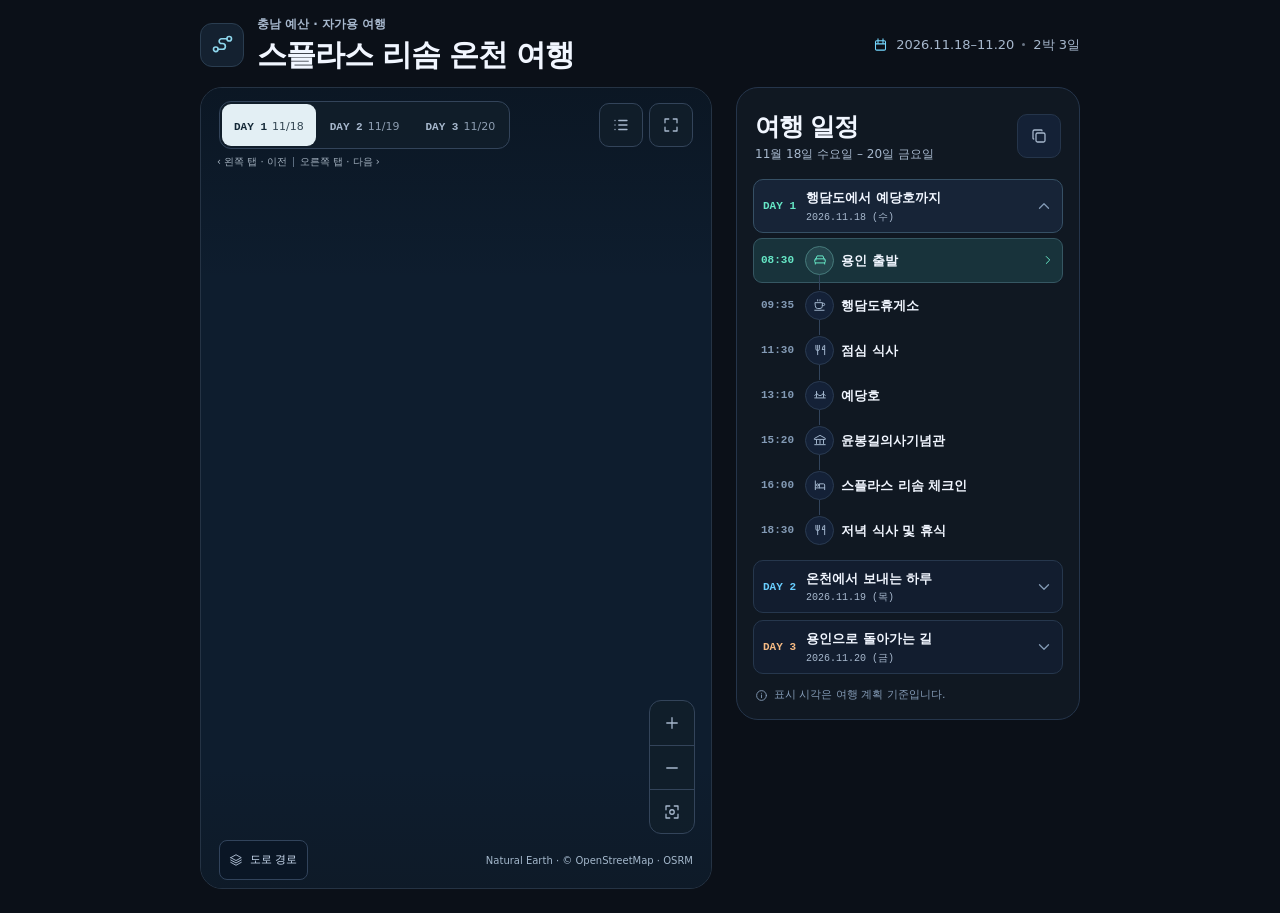
==== yesan_trip_planner.html @ aa92486f "Focus the mobile map on travel and arrival" ====
<!doctype html>
<html lang="ko">
<head>
  <meta charset="utf-8">
  <meta name="viewport" content="width=device-width, initial-scale=1, viewport-fit=cover">
  <meta name="color-scheme" content="dark">
  <meta name="referrer" content="no-referrer">
  <meta name="robots" content="noindex">
  <title>스플라스 리솜 · 예산 여행 지도</title>
  <link rel="stylesheet" href="styles.css?v=arrival">
  <script defer src="trip-data.js?v=arrival"></script>
  <script defer src="map-data.js?v=arrival"></script>
  <script defer src="map.js?v=arrival"></script>
  <script defer src="player.js?v=arrival"></script>
</head>
<body>
  <header class="masthead">
    <div class="brand">
      <span class="brand-mark" data-icon="route"></span>
      <div><p class="eyebrow">충남 예산 · 자가용 여행</p><h1>스플라스 리솜 온천 여행</h1></div>
    </div>
    <div class="mast-meta">
      <span data-icon="calendar"></span><span>2026.11.18–11.20</span><i></i><span>2박 3일</span>
    </div>
  </header>

  <main class="layout">
    <section class="journey" id="journey" aria-label="여행 지도">
      <div class="map-area">
        <canvas id="cartography" tabindex="0" aria-label="여행 경로 지도. 왼쪽과 오른쪽을 탭하면 이전과 다음 장소로 이동합니다. 키보드에서는 대괄호 키로 장소를 이동합니다. 방향키로 지도를 움직이고 더하기와 빼기로 확대하거나 축소합니다."></canvas>
        <div class="map-vignette" aria-hidden="true"></div>
        <div class="map-header">
          <div class="day-controls">
            <div class="day-tabs" id="days" role="group" aria-label="여행 날짜"></div>
            <div class="map-header-actions">
              <button class="map-button schedule-button" type="button" id="schedule" data-icon="list" title="전체 일정 보기" aria-label="전체 일정 보기"></button>
              <button class="icon-button map-button" id="fullscreen" type="button" data-icon="expand" aria-label="지도 전체 화면" title="지도 전체 화면"></button>
            </div>
          </div>
        </div>
        <div class="map-tools" role="group" aria-label="지도 조작">
          <button class="icon-button map-button" type="button" id="zoomIn" data-icon="plus" aria-label="지도 확대" title="지도 확대"></button>
          <button class="icon-button map-button" type="button" id="zoomOut" data-icon="minus" aria-label="지도 축소" title="지도 축소"></button>
          <button class="icon-button map-button" type="button" id="overview" data-icon="frame" aria-pressed="false" aria-label="전체 여행 경로" title="전체 여행 경로"></button>
        </div>
        <p class="map-gesture" aria-hidden="true">‹ 왼쪽 탭 · 이전 <span></span> 오른쪽 탭 · 다음 ›</p>
        <div class="map-foot">
          <button type="button" id="routeStatus" class="route-status"><span data-icon="layers"></span><span id="routeLabel">개략 경로</span></button>
          <span class="source" id="attribution"></span>
        </div>
        <p id="arrivalStatus" class="sr-only" role="status"></p>
        <article class="place-panel" id="placePanel" aria-labelledby="placeTitle" aria-hidden="true" inert>
          <div>
            <div class="place-meta"><span data-icon="clock"></span><span id="placeTime"></span><span class="meta-divider"></span><span id="placeKind"></span><span class="place-count" id="placeCount"></span></div>
            <h2 id="placeTitle"></h2>
            <p id="placeDescription"></p>
            <dl id="placeActivities" class="place-activities" aria-label="세부 일정" hidden></dl>
          </div>
          <div id="photos" class="photos" aria-label="여행 장면 일러스트"></div>
          <div class="place-actions">
            <div class="next-place"><span>다음 일정</span><strong id="nextTitle"></strong></div>
            <a id="directions" class="directions" target="_blank" rel="noopener noreferrer"><span data-icon="navigation"></span> 길찾기</a>
          </div>
        </article>
      </div>
    </section>

    <aside class="itinerary" aria-labelledby="itineraryTitle">
      <div class="itinerary-head">
        <div><h2 id="itineraryTitle">여행 일정</h2><p>11월 18일 수요일 – 20일 금요일</p></div>
        <button class="icon-button bordered" type="button" id="copy" data-icon="copy" title="전체 일정 복사" aria-label="전체 일정 복사"></button>
      </div>
      <div id="timeline"></div>
      <p class="side-note"><span data-icon="info"></span> 표시 시각은 여행 계획 기준입니다.</p>
    </aside>
  </main>

  <dialog id="scheduleDialog" aria-labelledby="scheduleTitle">
    <div class="dialog-head"><div><p class="eyebrow">2026.11.18–11.20</p><h2 id="scheduleTitle">전체 일정</h2></div><button class="icon-button bordered" type="button" data-close data-icon="close" aria-label="닫기"></button></div>
    <div id="allTimeline"></div>
    <button type="button" class="action-button" id="copyDialog"><span data-icon="copy"></span>일정 복사</button>
    <textarea id="copyFallback" aria-label="복사할 여행 일정" readonly hidden></textarea>
  </dialog>

  <dialog id="routeDialog" aria-labelledby="routeTitle">
    <div class="dialog-head"><div><p class="eyebrow">지도 데이터</p><h2 id="routeTitle">경로 설정</h2></div><button class="icon-button bordered" type="button" data-close data-icon="close" aria-label="닫기"></button></div>
    <p id="routeExplanation"></p>
    <ul id="routeLegend" class="route-legend" aria-label="이동 구간별 색상"></ul>
    <p>기본 출발·도착점은 용인 수지구청입니다. 실제 출발지 주소나 좌표를 입력하면 이 브라우저에만 저장됩니다.</p>
    <form id="pointForm">
      <div class="coordinate-fields">
        <label>위도<input name="lat" type="number" min="-85" max="85" step="any" inputmode="decimal" placeholder="37.00000"></label>
        <label>경도<input name="lon" type="number" min="-180" max="180" step="any" inputmode="decimal" placeholder="127.00000"></label>
      </div>
      <label class="origin-address">길찾기용 출발지 주소 (선택)<input name="address" type="text" maxlength="200" autocomplete="off" placeholder="이 브라우저에만 저장"></label>
      <div class="dialog-actions"><button class="action-button" type="submit">출발점 적용</button><button class="action-button plain" type="button" id="resetPoint">대표점으로 복원</button></div>
    </form>
    <hr>
    <p>도로 경로 조회를 선택하면 출발지 및 방문지 좌표가 FOSSGIS의 OSRM 서버로 전송됩니다. 조회 요청은 서버 로그에 기록될 수 있습니다. 조회 결과에는 실시간 교통이 반영되지 않습니다.</p>
    <button type="button" class="action-button" id="fetchRoads"><span data-icon="route"></span>좌표 전송 후 도로 경로 조회</button>
    <label class="route-import">GeoJSON 경로 가져오기<input id="routeImport" type="file" accept=".json,.geojson,application/json,application/geo+json"></label>
    <p class="source-line"><a href="https://www.openstreetmap.org/copyright" target="_blank" rel="noopener noreferrer">© OpenStreetMap contributors</a> <span>·</span> <a href="https://routing.openstreetmap.de/about.html" target="_blank" rel="noopener noreferrer">OSRM / FOSSGIS</a> <span>·</span> <a href="https://www.openstreetmap.org/fixthemap" target="_blank" rel="noopener noreferrer">지도 수정</a></p>
    <p id="routeFeedback" role="status"></p>
  </dialog>

  <dialog id="gallery" class="gallery" aria-labelledby="galleryTitle">
    <div class="dialog-head"><div><p class="eyebrow">여행 일러스트</p><h2 id="galleryTitle"></h2></div><button class="icon-button bordered" type="button" data-close data-icon="close" aria-label="닫기"></button></div>
    <img id="galleryImage" alt="">
    <div class="gallery-nav"><button class="icon-button bordered" id="imagePrevious" type="button" data-icon="chevronLeft" aria-label="이전 이미지"></button><span id="imageIndex"></span><button class="icon-button bordered" id="imageNext" type="button" data-icon="chevronRight" aria-label="다음 이미지"></button></div>
  </dialog>

  <dialog id="summary" aria-labelledby="summaryTitle">
    <div class="dialog-head"><div><p class="eyebrow" id="summaryDate"></p><h2 id="summaryTitle">여행 경로 요약</h2></div><button class="icon-button bordered" type="button" data-close data-icon="close" aria-label="닫기"></button></div>
    <p id="summaryInfo"></p>
    <ol id="summaryStops"></ol>
    <div class="dialog-actions"><button class="action-button" id="summaryMap" type="button"><span data-icon="frame"></span>전체 경로 보기</button><button class="action-button plain" id="summaryNext" type="button">다음 날 보기</button></div>
  </dialog>

  <div role="status" id="toast" class="toast" hidden></div>
  <noscript><p class="noscript">여행 지도를 사용하려면 브라우저에서 JavaScript를 켜 주세요.</p></noscript>
</body>
</html>
---- styles.css ----
:root {
  color-scheme: dark;
  --bg: #0b1018;
  --map-easing: cubic-bezier(.22, .72, .26, 1);
  --border: #25354b;
  --ink: #f1f6ff;
  --muted: #a7b8cd;
  --dim: #839ab5;
  --blue: #75d8ff;
  --mint: #6ce7c8;
  --amber: #f6ba83;
  --day-accent: var(--mint);
  --radius: 22px;
  --mono: "IBM Plex Mono", "SFMono-Regular", Consolas, monospace;
  --sans: Inter, Pretendard, "Apple SD Gothic Neo", "Malgun Gothic", system-ui, sans-serif;
}

* { box-sizing: border-box; }
[hidden] { display: none !important; }
body {
  margin: 0;
  min-width: 300px;
  min-height: 100vh;
  background: var(--bg);
  color: var(--ink);
  font: 400 14px/1.5 var(--sans);
  -webkit-tap-highlight-color: transparent;
}
button, input, select, textarea { font: inherit; }
button, a { color: inherit; }
button { appearance: none; border: 0; cursor: pointer; }
button:disabled { cursor: default; opacity: .43; }
a { text-decoration: none; }
:focus-visible { outline: 2px solid var(--blue); outline-offset: 3px; }
h1, h2, p { margin: 0; }
svg { width: 18px; height: 18px; display: block; flex: none; }
[data-icon] { display: inline-flex; align-items: center; justify-content: center; }
.sr-only { position: absolute; width: 1px; height: 1px; padding: 0; overflow: hidden; clip-path: inset(50%); white-space: nowrap; }

.masthead {
  max-width: 928px;
  margin: 0 auto;
  padding: 16px 24px 14px;
  display: flex;
  align-items: center;
  justify-content: space-between;
  gap: 15px;
}
.brand { display: flex; align-items: center; gap: 13px; }
.brand-mark {
  width: 44px; height: 44px; flex: none;
  border: 1px solid #2a3d50;
  border-radius: 12px;
  background: #142130;
  color: #8ed7ed;
}
.brand-mark svg { width: 23px; height: 23px; }
.eyebrow { font: 650 10px/1.3 var(--mono); letter-spacing: .14em; color: var(--day-accent); }
.masthead .eyebrow { color: var(--muted); font: 600 12px var(--sans); letter-spacing: 0; }
.brand h1 { font-size: clamp(19px, 3vw, 30px); line-height: 1.2; letter-spacing: -.037em; margin-top: 4px; }
.mast-meta { display: flex; align-items: center; gap: 8px; color: var(--muted); font-size: 13px; white-space: nowrap; font-variant-numeric: tabular-nums; }
.mast-meta svg { width: 15px; height: 15px; color: var(--blue); }
.mast-meta i, .meta-divider { width: 3px; height: 3px; border-radius: 50%; background: currentColor; opacity: .6; }

.layout { max-width: 928px; margin: 0 auto; padding: 0 24px 24px; display: grid; grid-template-columns: minmax(0, 520px) minmax(290px, 344px); align-items: start; gap: 24px; }
.journey { overflow: hidden; position: relative; min-width: 0; color-scheme: dark; color: var(--ink); border: 1px solid #253344; border-radius: var(--radius); background: #101922; }
.map-area {
  --map-bottom: max(8px, env(safe-area-inset-bottom));
  --panel-bottom: calc(var(--map-bottom) + 46px);
  --arrival-lift: 0px;
  position: relative;
  isolation: isolate;
  height: clamp(500px, calc(100svh - 100px), 880px);
  overflow: hidden;
  background: #0e1d2e;
}
.map-area.has-arrival { --arrival-lift: calc(var(--panel-height, 0px) + 8px); }
#cartography, .map-vignette { position: absolute; inset: 0; width: 100%; height: 100%; display: block; }
#cartography { cursor: grab; touch-action: none; }
#cartography.dragging { cursor: grabbing; }
#cartography:focus-visible { outline-offset: -3px; }
.map-vignette {
  pointer-events: none;
  background: linear-gradient(180deg, #09121c90 0, transparent 24%, transparent 85%, #0e18238a 100%);
}
.map-header { position: absolute; z-index: 3; top: 13px; left: 18px; right: 18px; pointer-events: none; }
.map-header button { pointer-events: auto; }
.day-controls, .map-header-actions { display: flex; align-items: center; justify-content: space-between; gap: 6px; }
.map-button, .day-tabs { background: #111e2ae8; border: 1px solid #33445a; }
.icon-button, .schedule-button { display: inline-flex; align-items: center; justify-content: center; min-width: 44px; min-height: 44px; color: var(--muted); padding: 0; border-radius: 10px; }
.icon-button:not(.map-button):not(.bordered) { background: transparent; }
.icon-button:not(:disabled):hover, .schedule-button:hover, .bordered:hover { color: var(--ink); background: #24364a; }
.icon-button[aria-pressed="true"] { color: var(--blue); outline: 1px solid var(--blue); }
.day-tabs { display: flex; border-radius: 12px; padding: 2px; gap: 2px; min-width: 0; }
.day-tab { min-height: 42px; padding: 0 12px; border-radius: 9px; background: transparent; color: var(--muted); white-space: nowrap; }
.day-tab span { font: 650 11px var(--mono); }
.day-tab small { margin-left: 5px; font-size: 11px; opacity: .84; }
.day-tab:hover { background: #24364a; }
.day-tab[aria-pressed="true"] { background: #e3eff4; color: #132735; }
.map-tools {
  position: absolute;
  z-index: 2;
  bottom: var(--panel-bottom);
  right: 16px;
  display: grid;
  border: 1px solid #33445a;
  border-radius: 12px;
  background: #111e2ae8;
  transform: translateY(calc(-1 * var(--arrival-lift)));
  transition: transform .36s var(--map-easing);
}
.map-tools .map-button { border: 0; border-radius: 0; background: transparent; }
.map-tools .map-button + .map-button { border-top: 1px solid #33445a; }
.map-tools .map-button:first-child { border-radius: 11px 11px 0 0; }
.map-tools .map-button:last-child { border-radius: 0 0 11px 11px; }
.schedule-button { display: grid; place-items: center; }
.map-foot { position: absolute; bottom: var(--map-bottom); left: 18px; right: 18px; display: flex; align-items: center; justify-content: space-between; gap: 6px; }
.route-status { background: #0a1625ec; border: 1px solid #31435b; border-radius: 8px; color: #d2e2f7; min-height: 40px; padding: 0 9px; display: inline-flex; gap: 7px; align-items: center; white-space: nowrap; font-size: 11px; }
.route-status svg { width: 14px; height: 14px; color: var(--muted); }
.route-status:hover { border-color: var(--blue); }
.source { color: #a4b8cc; text-align: right; font-size: 10px; }
.source a:hover, .source-line a:hover { text-decoration: underline; }

.place-panel {
  position: absolute;
  z-index: 1;
  inset-inline: 14px;
  bottom: var(--panel-bottom);
  max-width: 520px;
  margin-inline: auto;
  padding: 14px 14px 6px;
  overflow: hidden;
  border: 1px solid #45617d70;
  border-radius: 16px;
  background: linear-gradient(155deg, #13263bea, #0b1826fa 63%);
  box-shadow: 0 10px 40px #030914a0;
  opacity: 0;
  visibility: hidden;
  pointer-events: none;
  transform: translateY(24px);
  transition: transform .32s var(--map-easing), opacity .15s ease, visibility 0s linear .32s;
}
.has-arrival .place-panel {
  visibility: visible;
  opacity: 1;
  transform: translateY(0);
  pointer-events: auto;
  transition-delay: 0s;
}
.place-meta { display: flex; align-items: center; gap: 8px; color: #b7c9db; font-size: 12px; font-weight: 650; }
.place-meta svg { width: 14px; height: 14px; }
#placeTime { font-family: var(--mono); font-weight: 700; }
.place-count { margin-left: auto; color: var(--muted); font: 600 11px var(--mono); }
.place-panel h2 { margin: 4px 0 3px; font-size: clamp(26px, 5.8vw, 36px); line-height: 1.17; letter-spacing: -.04em; overflow-wrap: anywhere; }
.place-panel p { color: var(--muted); font-size: 13px; }
.place-activities { display: grid; grid-template-columns: repeat(3, minmax(0, 1fr)); gap: 6px; margin: 10px 0 0; padding-top: 7px; border-top: 1px solid #35495b; }
.place-activities dt { color: var(--blue); font: 650 10px/1.3 var(--mono); }
.place-activities dd { margin: 2px 0 0; color: var(--ink); font-size: 11px; line-height: 1.25; }
.photos { display: grid; grid-auto-flow: column; grid-auto-columns: minmax(0, 1fr); gap: 8px; margin-top: 12px; }
.photo {
  position: relative; width: 100%; aspect-ratio: 2.3; min-height: 64px; max-height: 104px; overflow: hidden; text-align: left;
  border-radius: 8px; border: 1px solid #34465b; background: #253747;
  isolation: isolate; padding: 0;
}
.photo img { width: 100%; height: 100%; position: absolute; inset: 0; object-fit: cover; transition: transform .22s ease; }
.photo img.detail { transform: scale(1.48); transform-origin: 25% 30%; }
.photo:hover img { transform: scale(1.045); }
.photo:hover img.detail { transform: scale(1.55); }
.photo::after { content: ""; position: absolute; inset: 0; background: linear-gradient(0deg, #040b16e6, #09162d00 62%); }
.photo-caption, .photo-art { position: absolute; z-index: 1; color: #fff; }
.photo-caption { left: 8px; bottom: 6px; font-size: 11px; font-weight: 650; }
.photo-art { right: 6px; top: 5px; padding: 2px 4px; background: #07131bd9; border-radius: 4px; font-size: 9px; }
.place-actions { display: flex; align-items: center; justify-content: space-between; gap: 9px; margin-top: 9px; }
.next-place { min-width: 0; display: flex; align-items: baseline; gap: 7px; font-size: 12px; }
.next-place span { color: var(--dim); flex: none; }
.next-place strong { display: block; overflow: hidden; text-overflow: ellipsis; white-space: nowrap; font-size: 12px; }
.directions { min-height: 40px; padding: 0 9px; flex: none; display: flex; align-items: center; gap: 6px; border-radius: 8px; color: var(--blue); font-size: 12px; font-weight: 650; }
.directions:hover { background: #223852; }
.directions svg { width: 14px; height: 14px; }

.itinerary { border: 1px solid var(--border); border-radius: var(--radius); padding: 20px 16px 16px; background: #101822; }
.itinerary-head, .dialog-head { display: flex; align-items: center; justify-content: space-between; gap: 8px; padding: 0 2px; margin-bottom: 16px; }
.itinerary-head p { margin-top: 3px; color: var(--muted); font-size: 12px; }
.itinerary-head h2, .dialog-head h2 { font-size: 25px; letter-spacing: -.045em; margin-top: 3px; line-height: 1.25; }
.bordered { border: 1px solid var(--border); background: #142136; }
.day-section + .day-section { margin-top: 7px; }
.day-heading { width: 100%; display: grid; grid-template-columns: auto 1fr auto; align-items: center; gap: 10px; text-align: left; border-radius: 10px; padding: 8px 9px; min-height: 48px; background: #121d2f; border: 1px solid #26374d; }
.day-heading[aria-expanded="true"] { background: #172437; border-color: #365065; }
.day-heading:hover { border-color: var(--day-color); }
.day-number { color: var(--day-color); white-space: nowrap; font: 700 11px var(--mono); }
.day-name { display: block; font-size: 13px; font-weight: 700; }
.day-date { display: block; font: 500 10px var(--mono); color: var(--muted); margin-top: 2px; }
.day-heading > span:last-child { color: var(--dim); }
.day-heading[aria-expanded="true"] .day-chevron { transform: rotate(180deg); }
.day-events { list-style: none; margin: 5px 0 5px; padding: 0; }
.event-row {
  width: 100%; display: grid; grid-template-columns: 37px 29px minmax(0, 1fr) 14px; align-items: center; gap: 7px;
  min-height: 45px; position: relative; border: 1px solid transparent; border-radius: 9px; text-align: left; background: transparent; padding: 2px 7px;
}
.event-row time { color: var(--dim); font: 600 11px var(--mono); }
.event-row .event-icon { display: grid; place-items: center; position: relative; z-index: 1; width: 29px; height: 29px; border: 1px solid #2a3b52; border-radius: 50%; color: #a2b7ce; background: #142137; }
.event-icon svg { width: 14px; height: 14px; }
.day-events li { position: relative; }
.day-events li:not(:last-child)::after { content: ""; position: absolute; width: 1px; height: 15px; bottom: -7px; left: 66px; background: #32445c; pointer-events: none; z-index: 2; }
.event-row strong { min-width: 0; overflow-wrap: anywhere; font-size: 13px; font-weight: 620; }
.event-row:hover { background: #1b2940; }
.event-row[aria-current="step"] { border-color: #365763; background: #18333b; }
.event-row[aria-current="step"] time, .event-row[aria-current="step"] .event-icon { color: var(--day-color); }
.event-row[aria-current="step"] .event-icon { border-color: #477b7c; background: #25464d; }
.event-row > span:last-child { display: grid; place-items: center; color: var(--day-color); visibility: hidden; }
.event-row > span:last-child svg { width: 14px; height: 14px; }
.event-row[aria-current="step"] > span:last-child { visibility: visible; }
.side-note { color: var(--dim); display: flex; align-items: center; gap: 6px; padding: 13px 2px 0; font-size: 11px; }
.side-note svg { width: 13px; height: 13px; }

dialog { color-scheme: dark; margin: auto; width: min(100% - 26px, 480px); max-height: calc(100dvh - 28px); border-radius: 18px; border: 1px solid #354a62; background: #121e30; color: var(--ink); padding: 17px; box-shadow: 0 20px 75px #0009; }
dialog::backdrop { background: #040914c9; backdrop-filter: blur(5px); }
dialog .dialog-head { margin-bottom: 14px; }
dialog p { margin-bottom: 10px; color: var(--muted); font-size: 13px; }
dialog p.eyebrow { margin-bottom: 0; font: 650 10px var(--mono); color: var(--day-accent); }
.action-button { min-height: 43px; display: inline-flex; align-items: center; justify-content: center; gap: 7px; border: 1px solid #3c667b; border-radius: 9px; padding: 0 12px; background: #183448; color: #c8efff; font-weight: 650; }
.action-button:hover { background: #234660; }
.action-button.plain { color: var(--muted); border-color: var(--border); background: #151f32; }
.action-button svg { width: 15px; height: 15px; }
.dialog-actions { display: flex; gap: 8px; flex-wrap: wrap; }
.coordinate-fields { display: grid; grid-template-columns: 1fr 1fr; gap: 9px; margin: 12px 0 8px; }
.coordinate-fields label, .origin-address { min-width: 0; color: var(--muted); font-size: 12px; }
.coordinate-fields input, .origin-address input, .route-import input, #copyFallback { display: block; width: 100%; min-height: 38px; margin-top: 3px; padding: 5px 7px; border: 1px solid var(--border); border-radius: 7px; background: #0b1524; color: var(--ink); }
#copyFallback { min-height: 140px; }
#copyDialog { margin-top: 10px; }
.route-import { display: block; margin: 12px 0; font-size: 12px; }
.route-import input { padding: 6px; }
hr { border: 0; border-top: 1px solid var(--border); margin: 15px 0; }
dialog .source-line { font-size: 11px; }
.source-line a { color: var(--blue); }
#routeFeedback { margin: 7px 0 0; color: var(--amber); }
.gallery img { width: 100%; aspect-ratio: 3/2; object-fit: cover; border-radius: 9px; background: #20344b; display: block; }
.gallery-nav { display: flex; align-items: center; justify-content: center; gap: 13px; margin-top: 10px; font: 600 13px var(--mono); }
#summaryStops { padding-left: 23px; color: var(--muted); margin: 8px 0 16px; }
#summaryStops li { margin-bottom: 4px; }
.toast { position: fixed; z-index: 10; bottom: max(18px, env(safe-area-inset-bottom)); left: 50%; width: max-content; max-width: calc(100% - 30px); transform: translateX(-50%); background: #19364a; color: var(--ink); border: 1px solid #41647b; border-radius: 10px; padding: 8px 12px; box-shadow: 0 9px 25px #0007; }
.noscript { padding: 12px; }

.journey:fullscreen, .journey.immersive { width: 100%; height: 100%; border: 0; border-radius: 0; overflow: auto; }
.journey.immersive { position: fixed; inset: 0; z-index: 5; }
body.immersed { overflow: hidden; }
.journey:fullscreen .map-area, .journey.immersive .map-area { height: 100dvh; }

@media (max-width: 760px) {
  .masthead { max-width: 600px; padding: calc(6px + env(safe-area-inset-top)) 12px 6px; }
  .masthead .brand-mark, .masthead .eyebrow, .mast-meta svg, .mast-meta > span:nth-child(2), .mast-meta i { display: none; }
  .brand h1 { margin: 0; font-size: 16px; }
  .mast-meta { font-size: 11px; }
  .layout { max-width: 600px; display: block; padding: 0 8px 8px; }
  .itinerary { display: none; }
  .map-area { height: max(460px, calc(100svh - 42px - env(safe-area-inset-top))); }
  .map-header { top: 6px; inset-inline: 8px; }
  .journey.immersive .map-header { top: max(6px, env(safe-area-inset-top)); }
  .map-header-actions { gap: 2px; }
  .day-tabs { gap: 0; padding: 0; border: 0; background: transparent; }
  .day-tab { position: relative; isolation: isolate; min-height: 44px; padding: 0 10px; }
  .day-tab[aria-pressed="true"], .day-tab:hover { background: transparent; }
  .day-tab::before { content: ""; position: absolute; z-index: -1; inset: 5px 1px; border-radius: 8px; background: #111e2ae8; }
  .day-tab[aria-pressed="true"]::before { background: #e3eff4; }
  .day-tab[aria-pressed="false"]:hover::before { background: #24364a; }
  .map-header-actions .map-button { position: relative; isolation: isolate; background: transparent; border: 0; }
  .map-header-actions .map-button::before { content: ""; position: absolute; z-index: -1; inset: 5px; border: 1px solid #33445a; border-radius: 8px; background: #111e2ae8; }
  .map-header-actions .map-button:hover::before { background: #24364a; }
}
@media (max-width: 420px) {
  .map-foot { inset-inline: 10px; }
  .map-tools { right: 10px; }
  .day-tab { padding-inline: 6px; }
  .place-panel { inset-inline: 10px; padding: 12px 11px 5px; }
}
@media (max-width: 350px) {
  .day-tab small { display: none; }
}
@media (prefers-reduced-motion: reduce) {
  *, *::before, *::after { animation-duration: .01ms !important; transition-duration: .01ms !important; }
}
.map-unavailable { position: absolute; top: 45%; inset-inline: 20px; text-align: center; color: var(--muted); }

.route-legend { list-style: none; margin: 0 0 14px; padding: 0; display: grid; gap: 4px; color: var(--muted); font-size: 12px; }
.route-legend li { display: flex; align-items: center; gap: 8px; }
.route-legend i { width: 18px; border-top: 2px solid var(--leg-color); border-radius: 2px; }
.route-legend i.preview { border-top-style: dashed; }
@media (min-width: 761px) and (max-height: 850px) {
  .masthead { padding-block: 16px; }
  .layout { padding-bottom: 14px; }
  .itinerary .event-row { min-height: 42px; }
}
@media (max-height: 520px) and (orientation: landscape) {
  .map-area { height: max(310px, calc(100svh - 42px)); }
  .map-area.has-arrival { --arrival-lift: 0px; }
  .place-panel {
    inset-inline-end: auto;
    width: min(430px, calc(100% - 80px));
    display: grid;
    grid-template-columns: minmax(0, 1.2fr) minmax(0, 1fr);
    gap: 8px 12px;
  }
  .place-panel h2 { font-size: 24px; }
  .place-panel .photos { align-self: center; margin-top: 0; }
  .place-actions { grid-column: 1 / -1; margin-top: 0; }
  .photo { max-height: 64px; }
}

.origin-address { display: block; margin-bottom: 10px; }

.map-gesture { position: absolute; top: 66px; left: 16px; color: #b8c6d4; opacity: .88; font-size: 10px; pointer-events: none; display: flex; align-items: center; gap: 5px; }
.map-gesture span { margin: 0 1px; height: 10px; border-left: 1px solid #66788b; }
@media (max-width: 760px) {
  .map-gesture { top: auto; bottom: calc(var(--panel-bottom) + 8px); left: 50%; transform: translateX(-50%); white-space: nowrap; }
  .has-arrival .map-gesture { opacity: 0; }
}
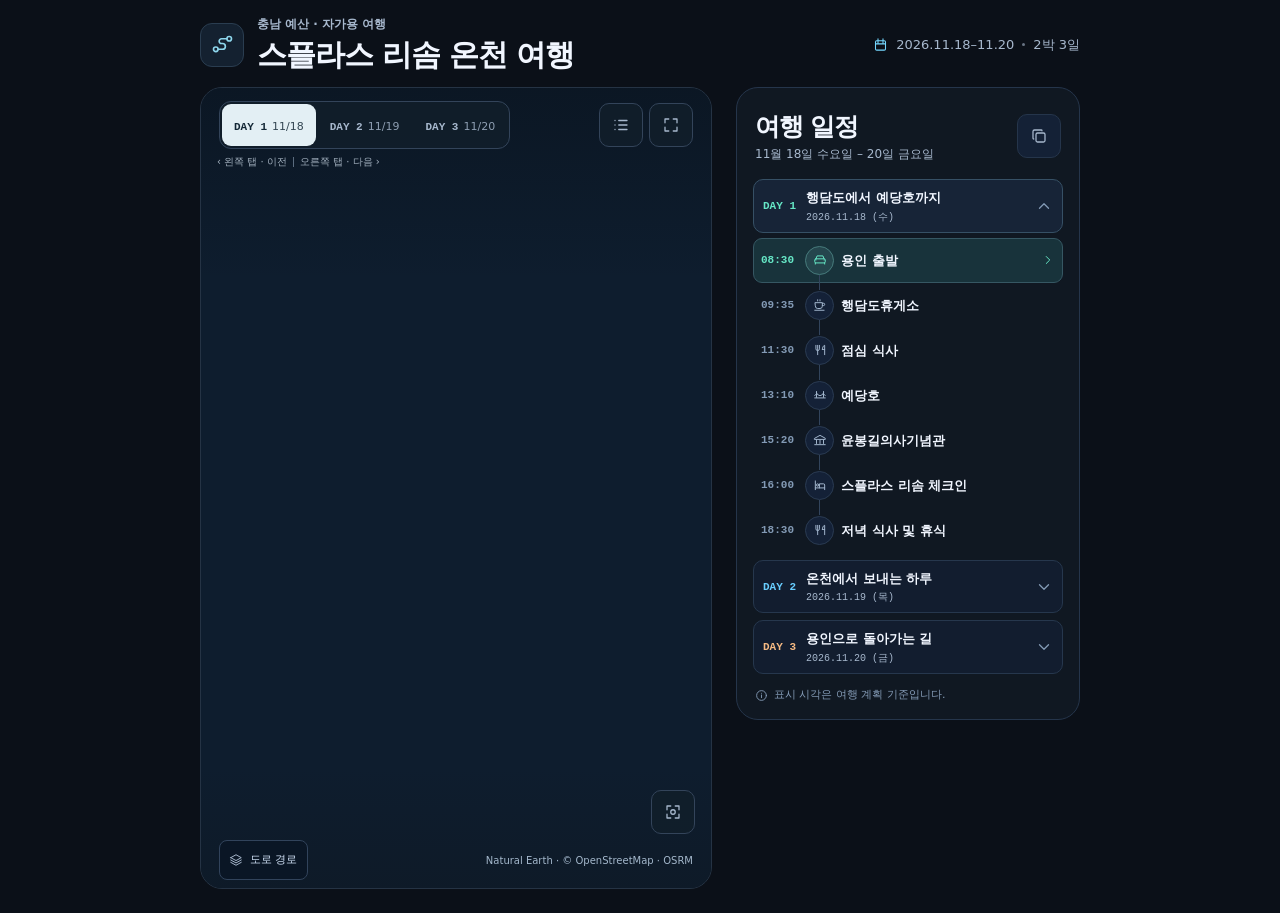
==== commit 21adea3f: "Remove map zoom buttons" ====
--- a/yesan_trip_planner.html
+++ b/yesan_trip_planner.html
@@ -7,11 +7,11 @@
   <meta name="referrer" content="no-referrer">
   <meta name="robots" content="noindex">
   <title>스플라스 리솜 · 예산 여행 지도</title>
-  <link rel="stylesheet" href="styles.css?v=arrival">
+  <link rel="stylesheet" href="styles.css?v=map-controls">
   <script defer src="trip-data.js?v=arrival"></script>
   <script defer src="map-data.js?v=arrival"></script>
-  <script defer src="map.js?v=arrival"></script>
-  <script defer src="player.js?v=arrival"></script>
+  <script defer src="map.js?v=map-controls"></script>
+  <script defer src="player.js?v=map-controls"></script>
 </head>
 <body>
   <header class="masthead">
@@ -38,11 +38,7 @@
             </div>
           </div>
         </div>
-        <div class="map-tools" role="group" aria-label="지도 조작">
-          <button class="icon-button map-button" type="button" id="zoomIn" data-icon="plus" aria-label="지도 확대" title="지도 확대"></button>
-          <button class="icon-button map-button" type="button" id="zoomOut" data-icon="minus" aria-label="지도 축소" title="지도 축소"></button>
-          <button class="icon-button map-button" type="button" id="overview" data-icon="frame" aria-pressed="false" aria-label="전체 여행 경로" title="전체 여행 경로"></button>
-        </div>
+        <button class="icon-button map-button map-overview" type="button" id="overview" data-icon="frame" aria-pressed="false" aria-label="전체 여행 경로" title="전체 여행 경로"></button>
         <p class="map-gesture" aria-hidden="true">‹ 왼쪽 탭 · 이전 <span></span> 오른쪽 탭 · 다음 ›</p>
         <div class="map-foot">
           <button type="button" id="routeStatus" class="route-status"><span data-icon="layers"></span><span id="routeLabel">개략 경로</span></button>
--- a/styles.css
+++ b/styles.css
@@ -97,22 +97,14 @@
 .day-tab small { margin-left: 5px; font-size: 11px; opacity: .84; }
 .day-tab:hover { background: #24364a; }
 .day-tab[aria-pressed="true"] { background: #e3eff4; color: #132735; }
-.map-tools {
+.map-overview {
   position: absolute;
   z-index: 2;
   bottom: var(--panel-bottom);
   right: 16px;
-  display: grid;
-  border: 1px solid #33445a;
-  border-radius: 12px;
-  background: #111e2ae8;
   transform: translateY(calc(-1 * var(--arrival-lift)));
   transition: transform .36s var(--map-easing);
 }
-.map-tools .map-button { border: 0; border-radius: 0; background: transparent; }
-.map-tools .map-button + .map-button { border-top: 1px solid #33445a; }
-.map-tools .map-button:first-child { border-radius: 11px 11px 0 0; }
-.map-tools .map-button:last-child { border-radius: 0 0 11px 11px; }
 .schedule-button { display: grid; place-items: center; }
 .map-foot { position: absolute; bottom: var(--map-bottom); left: 18px; right: 18px; display: flex; align-items: center; justify-content: space-between; gap: 6px; }
 .route-status { background: #0a1625ec; border: 1px solid #31435b; border-radius: 8px; color: #d2e2f7; min-height: 40px; padding: 0 9px; display: inline-flex; gap: 7px; align-items: center; white-space: nowrap; font-size: 11px; }
@@ -269,7 +261,7 @@
 }
 @media (max-width: 420px) {
   .map-foot { inset-inline: 10px; }
-  .map-tools { right: 10px; }
+  .map-overview { right: 10px; }
   .day-tab { padding-inline: 6px; }
   .place-panel { inset-inline: 10px; padding: 12px 11px 5px; }
 }
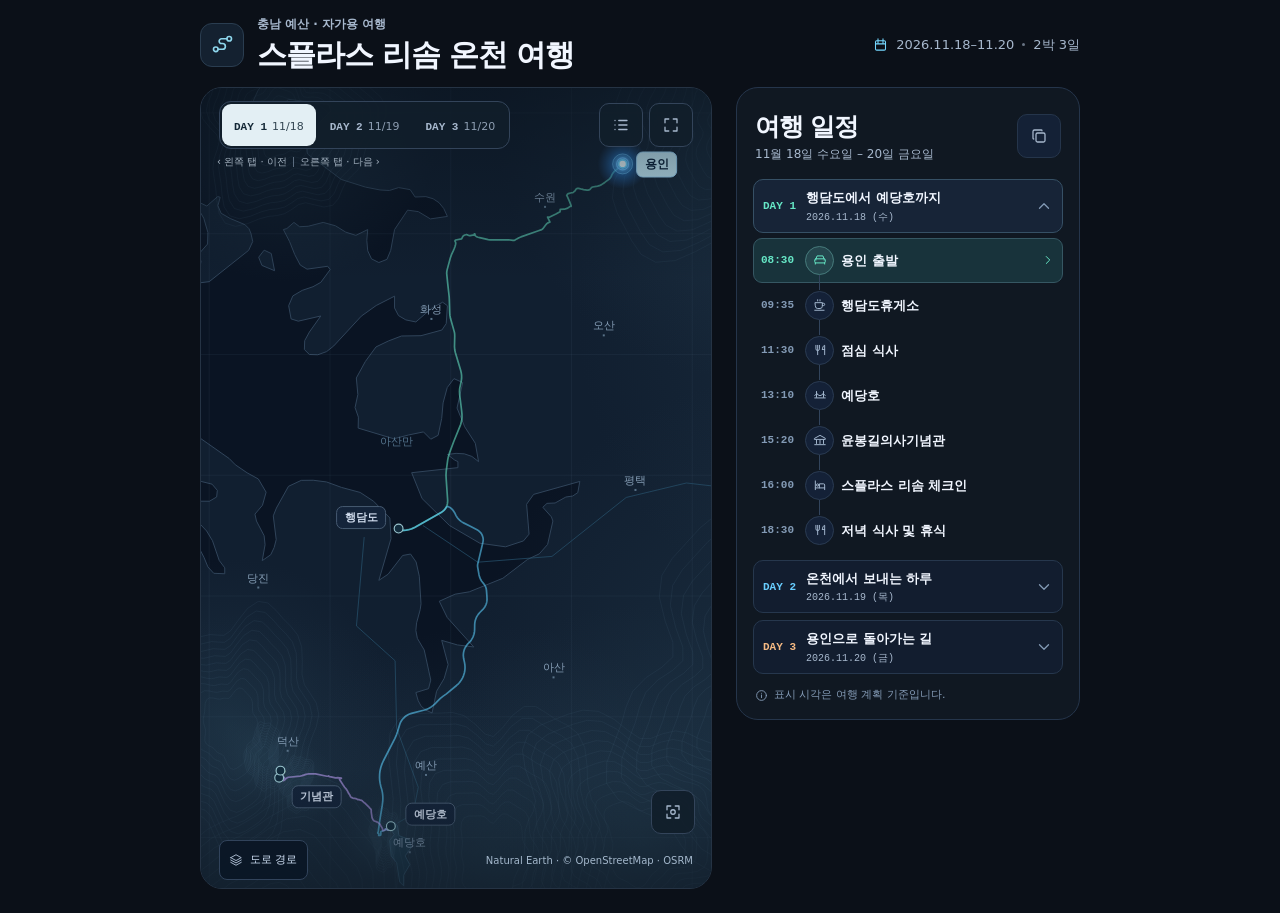
==== commit 8c107e72: "Play three quick ripples on arrival" ====
--- a/yesan_trip_planner.html
+++ b/yesan_trip_planner.html
@@ -10,8 +10,8 @@
   <link rel="stylesheet" href="styles.css?v=map-controls">
   <script defer src="trip-data.js?v=arrival"></script>
   <script defer src="map-data.js?v=arrival"></script>
-  <script defer src="map.js?v=map-controls"></script>
-  <script defer src="player.js?v=map-controls"></script>
+  <script defer src="map.js?v=arrival-burst"></script>
+  <script defer src="player.js?v=arrival-pulse"></script>
 </head>
 <body>
   <header class="masthead">
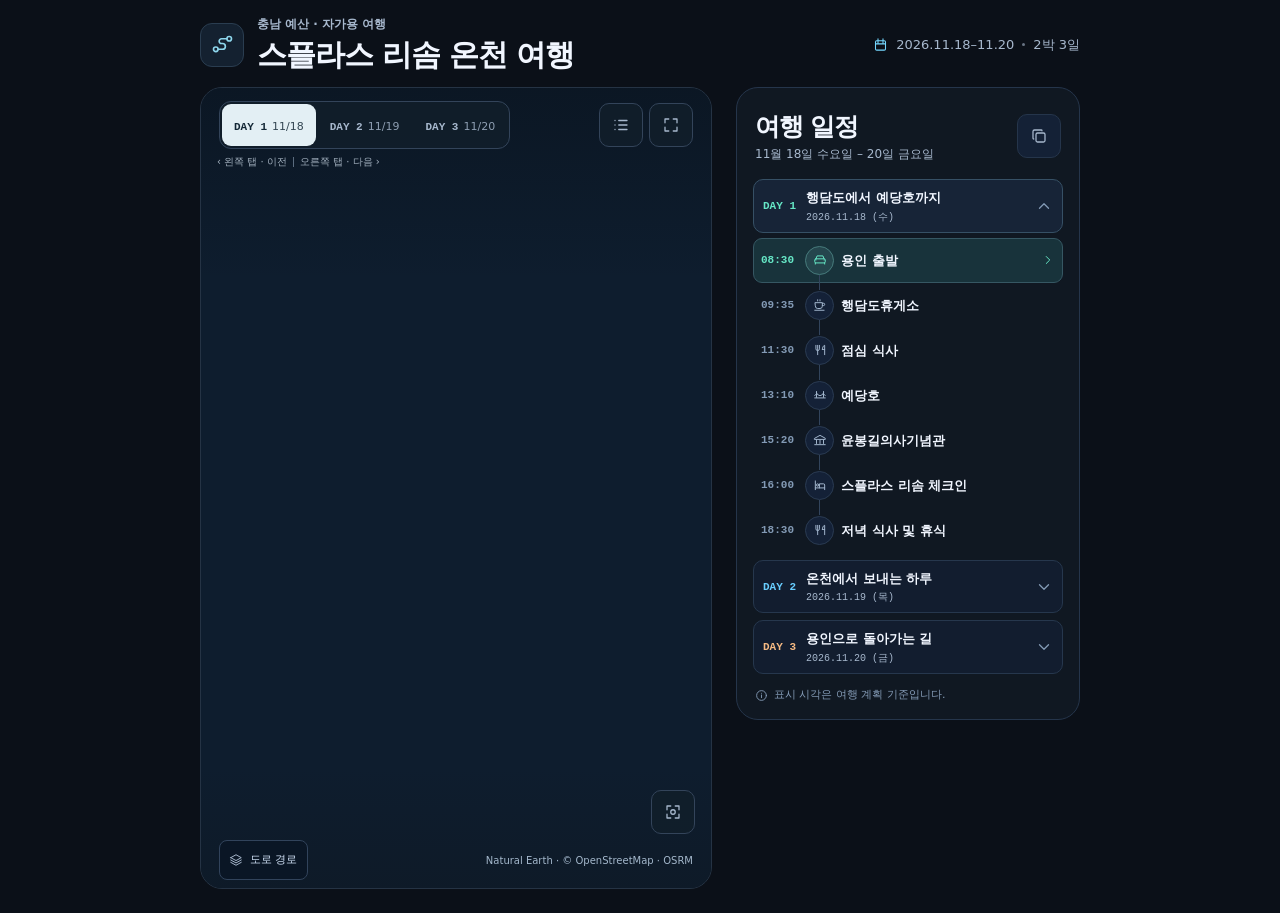
==== commit b09d4b99: "Play arrival ripples after the camera settles" ====
--- a/yesan_trip_planner.html
+++ b/yesan_trip_planner.html
@@ -10,7 +10,7 @@
   <link rel="stylesheet" href="styles.css?v=map-controls">
   <script defer src="trip-data.js?v=arrival"></script>
   <script defer src="map-data.js?v=arrival"></script>
-  <script defer src="map.js?v=arrival-burst"></script>
+  <script defer src="map.js?v=settled-pulse"></script>
   <script defer src="player.js?v=arrival-pulse"></script>
 </head>
 <body>
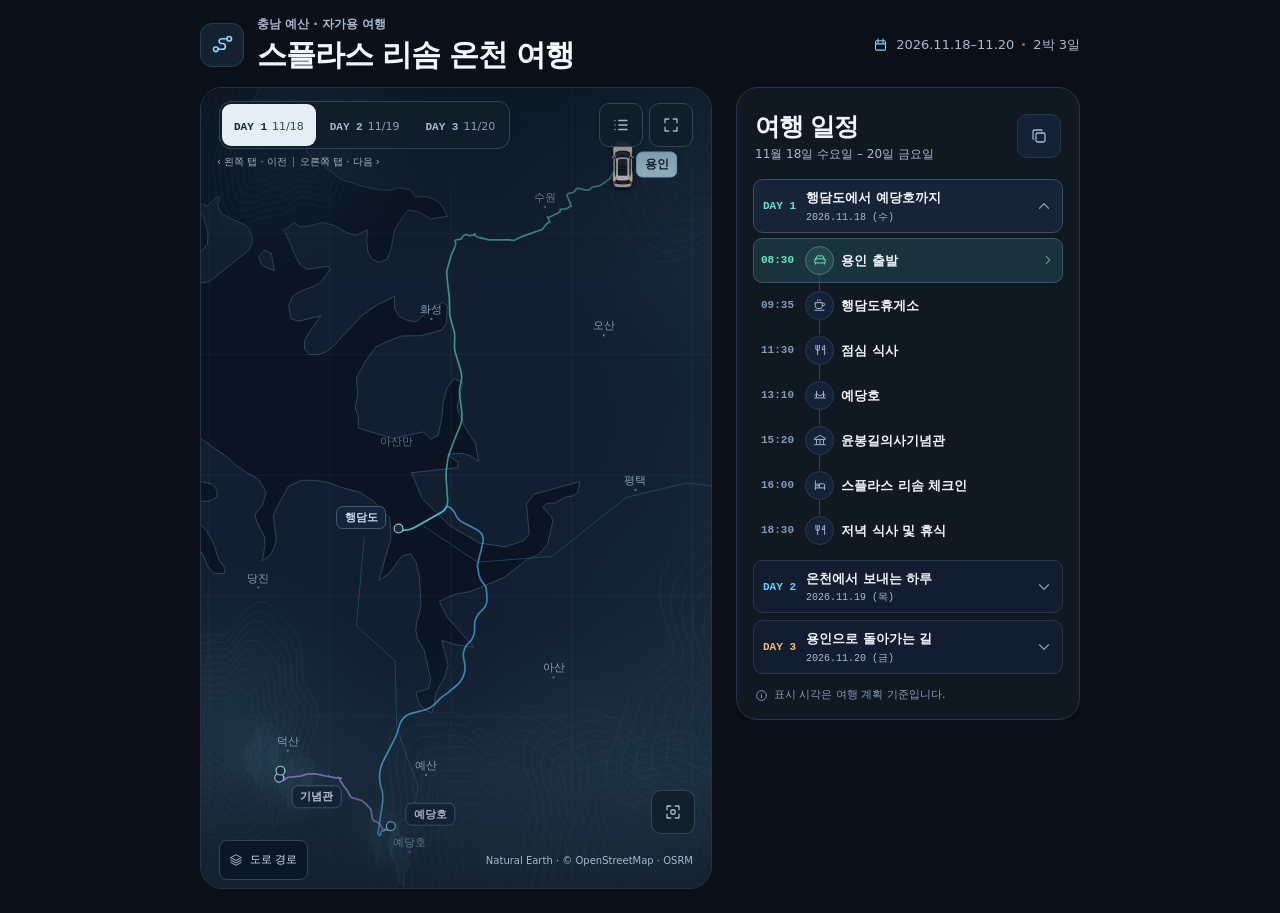
==== commit 4c42f08e: "Follow the white XC60 with smooth arrivals" ====
--- a/yesan_trip_planner.html
+++ b/yesan_trip_planner.html
@@ -7,11 +7,12 @@
   <meta name="referrer" content="no-referrer">
   <meta name="robots" content="noindex">
   <title>스플라스 리솜 · 예산 여행 지도</title>
-  <link rel="stylesheet" href="styles.css?v=map-controls">
+  <link rel="stylesheet" href="styles.css?v=xc60">
+  <link rel="preload" href="assets/volvo-xc60-white.png" as="image">
   <script defer src="trip-data.js?v=arrival"></script>
   <script defer src="map-data.js?v=arrival"></script>
-  <script defer src="map.js?v=settled-pulse"></script>
-  <script defer src="player.js?v=arrival-pulse"></script>
+  <script defer src="map.js?v=xc60"></script>
+  <script defer src="player.js?v=xc60"></script>
 </head>
 <body>
   <header class="masthead">
@@ -27,7 +28,7 @@
   <main class="layout">
     <section class="journey" id="journey" aria-label="여행 지도">
       <div class="map-area">
-        <canvas id="cartography" tabindex="0" aria-label="여행 경로 지도. 왼쪽과 오른쪽을 탭하면 이전과 다음 장소로 이동합니다. 키보드에서는 대괄호 키로 장소를 이동합니다. 방향키로 지도를 움직이고 더하기와 빼기로 확대하거나 축소합니다."></canvas>
+        <canvas id="cartography" tabindex="0" aria-label="흰색 볼보 XC60이 표시되는 여행 경로 지도. 왼쪽과 오른쪽을 탭하면 이전과 다음 장소로 이동합니다. 키보드에서는 대괄호 키로 장소를 이동합니다. 방향키로 지도를 움직이고 더하기와 빼기로 확대하거나 축소합니다."></canvas>
         <div class="map-vignette" aria-hidden="true"></div>
         <div class="map-header">
           <div class="day-controls">
--- a/styles.css
+++ b/styles.css
@@ -130,7 +130,7 @@
   visibility: hidden;
   pointer-events: none;
   transform: translateY(24px);
-  transition: transform .32s var(--map-easing), opacity .15s ease, visibility 0s linear .32s;
+  transition: transform .32s var(--map-easing), opacity .15s ease;
 }
 .has-arrival .place-panel {
   visibility: visible;
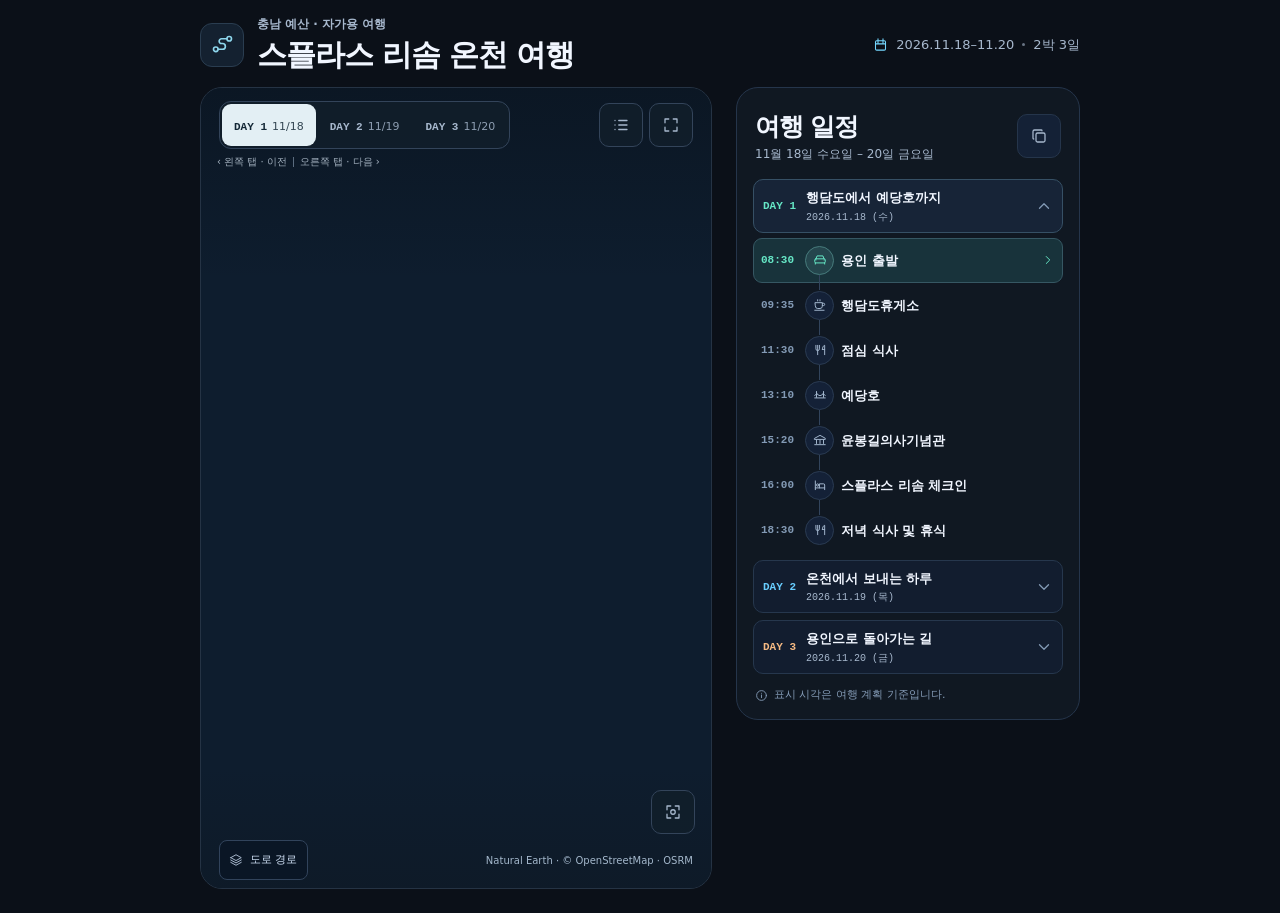
==== commit 067fb32b: "Show live distance for the current route segment" ====
--- a/yesan_trip_planner.html
+++ b/yesan_trip_planner.html
@@ -7,12 +7,12 @@
   <meta name="referrer" content="no-referrer">
   <meta name="robots" content="noindex">
   <title>스플라스 리솜 · 예산 여행 지도</title>
-  <link rel="stylesheet" href="styles.css?v=xc60">
+  <link rel="stylesheet" href="styles.css?v=travel-distance">
   <link rel="preload" href="assets/volvo-xc60-white.png" as="image">
   <script defer src="trip-data.js?v=arrival"></script>
   <script defer src="map-data.js?v=arrival"></script>
   <script defer src="map.js?v=xc60"></script>
-  <script defer src="player.js?v=xc60"></script>
+  <script defer src="player.js?v=travel-distance"></script>
 </head>
 <body>
   <header class="masthead">
@@ -41,6 +41,10 @@
         </div>
         <button class="icon-button map-button map-overview" type="button" id="overview" data-icon="frame" aria-pressed="false" aria-label="전체 여행 경로" title="전체 여행 경로"></button>
         <p class="map-gesture" aria-hidden="true">‹ 왼쪽 탭 · 이전 <span></span> 오른쪽 탭 · 다음 ›</p>
+        <div class="travel-distance" id="travelDistance" hidden>
+          <span class="travel-distance-label">구간 이동 거리</span>
+          <p><strong id="traveledKm"></strong><span id="totalKm"></span></p>
+        </div>
         <div class="map-foot">
           <button type="button" id="routeStatus" class="route-status"><span data-icon="layers"></span><span id="routeLabel">개략 경로</span></button>
           <span class="source" id="attribution"></span>
--- a/styles.css
+++ b/styles.css
@@ -106,6 +106,25 @@
   transition: transform .36s var(--map-easing);
 }
 .schedule-button { display: grid; place-items: center; }
+.travel-distance {
+  position: absolute;
+  z-index: 1;
+  left: 50%;
+  bottom: var(--panel-bottom);
+  transform: translateX(-50%);
+  min-width: 132px;
+  padding: 7px 14px 8px;
+  border: 1px solid #45617d70;
+  border-radius: 11px;
+  background: #101d2df5;
+  text-align: center;
+  white-space: nowrap;
+  pointer-events: none;
+}
+.travel-distance-label { display: block; color: var(--muted); font-size: 11px; }
+.travel-distance p { display: flex; align-items: baseline; justify-content: center; gap: 5px; }
+#traveledKm { color: var(--ink); font: 650 23px/1.2 var(--mono); font-variant-numeric: tabular-nums; }
+#totalKm { color: var(--muted); font: 500 12px var(--mono); font-variant-numeric: tabular-nums; }
 .map-foot { position: absolute; bottom: var(--map-bottom); left: 18px; right: 18px; display: flex; align-items: center; justify-content: space-between; gap: 6px; }
 .route-status { background: #0a1625ec; border: 1px solid #31435b; border-radius: 8px; color: #d2e2f7; min-height: 40px; padding: 0 9px; display: inline-flex; gap: 7px; align-items: center; white-space: nowrap; font-size: 11px; }
 .route-status svg { width: 14px; height: 14px; color: var(--muted); }
@@ -304,5 +323,5 @@
 .map-gesture span { margin: 0 1px; height: 10px; border-left: 1px solid #66788b; }
 @media (max-width: 760px) {
   .map-gesture { top: auto; bottom: calc(var(--panel-bottom) + 8px); left: 50%; transform: translateX(-50%); white-space: nowrap; }
-  .has-arrival .map-gesture { opacity: 0; }
-}
+  .has-arrival .map-gesture, .has-travel-distance .map-gesture { opacity: 0; }
+}
